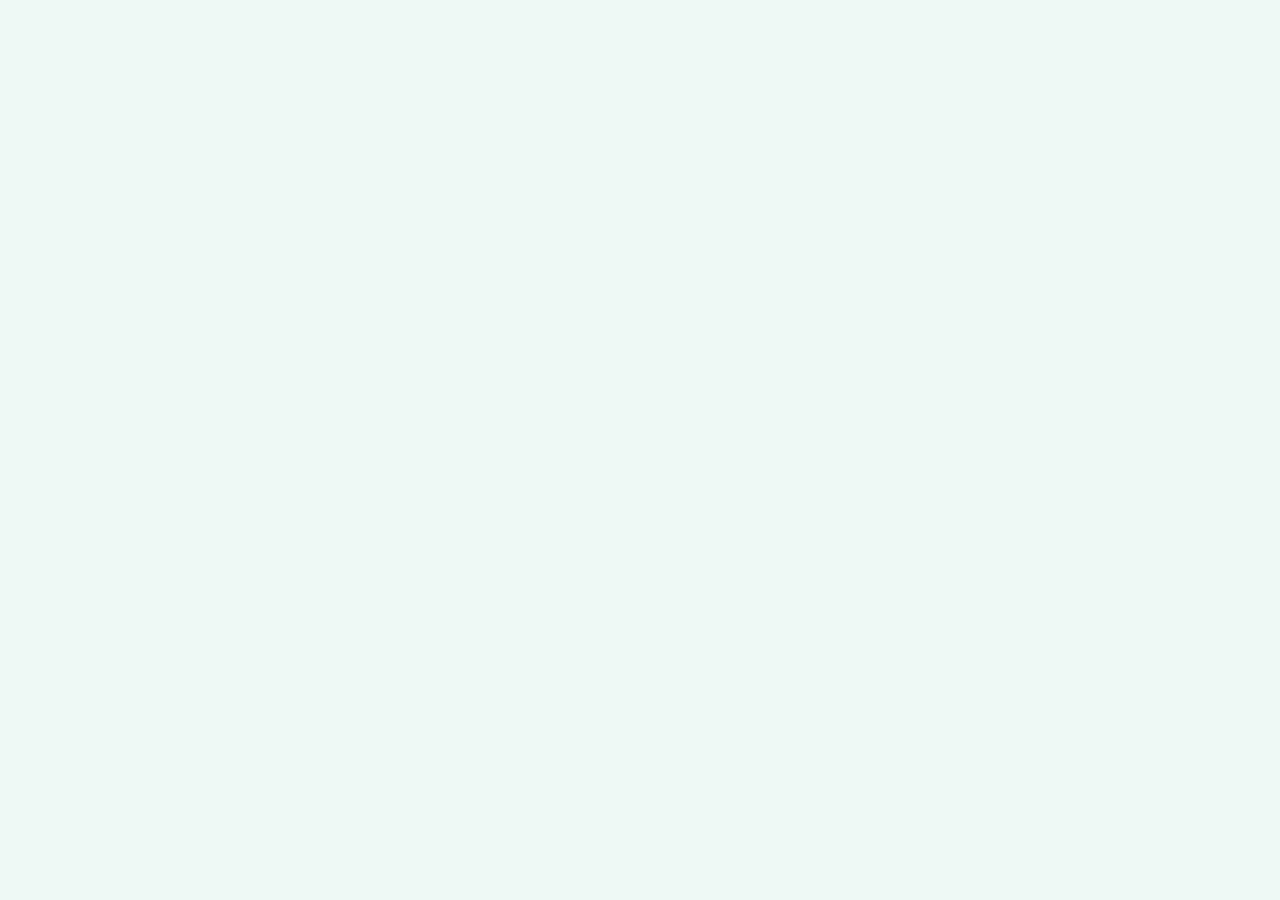
==== generate/index.html @ dd623446 "Create index.html" ====
<!DOCTYPE html>
<html lang="uk">
<head>
    <meta charset="UTF-8">
    <meta name="viewport" content="width=device-width, initial-scale=1.0">
    <title>Text Generator | Text Stylizer</title>
    
    <style>
        * { margin: 0; padding: 0; box-sizing: border-box; font-family: sans-serif; }
        body { background-color: #eef9f6; color: #333; padding: 20px; transition: all 0.4s ease; }
        
        .top-ad-space { background: #f2f9f7; border: 1px dashed #b2e2d8; text-align: center; padding: 20px; max-width: 1100px; margin: 0 auto 20px auto; color: #7f8c8d; border-radius: 8px; }
        .ad-sub { font-size: 11px; color: #bdc3c7; margin-top: 4px; }
        
        .nav-bar { max-width: 1100px; margin: 0 auto 20px auto; display: flex; justify-content: space-between; align-items: center; }
        .back-home { color: #1abc9c; text-decoration: none; font-weight: bold; }
        .logo-text { font-size: 20px; font-weight: bold; color: #1abc9c; }
        
        .main-container { max-width: 1100px; margin: 0 auto; display: flex; gap: 25px; }
        .sidebar { width: 300px; flex-shrink: 0; }
        .content-area { flex: 1; }
        
        .side-ad-space { background: #f2f9f7; border: 1px dashed #b2e2d8; text-align: center; padding: 60px 20px; color: #7f8c8d; margin-bottom: 20px; border-radius: 12px; }
        .pro-tips-card { background: white; border-radius: 12px; padding: 20px; border: 1px solid #e2f4f0; }
        .pro-tips-card h3 { color: #16a085; margin-bottom: 12px; }
        .pro-tips-card li { font-size: 13px; color: #566573; margin-bottom: 10px; list-style: none; }
        
        .main-card { background: white; border-radius: 16px; padding: 25px; border: 1px solid #e2f4f0; margin-bottom: 25px; }
        .card-header-title { font-weight: bold; font-size: 18px; margin-bottom: 15px; }
        textarea { width: 100%; height: 120px; border: 2px solid #a3e4d7; border-radius: 12px; padding: 15px; font-size: 16px; resize: none; outline: none; }
        textarea:focus { border-color: #1abc9c; }
        
        .quick-tags { display: flex; gap: 8px; flex-wrap: wrap; margin-top: 15px; }
        .quick-tags span { font-size: 13px; border: 1px solid #d1f2eb; padding: 5px 12px; border-radius: 20px; cursor: pointer; background: #fff; }
        .quick-tags span:hover { background: #1abc9c; color: white; }
        
        /* КРАСИВИЙ БЛОК ПРОМОКОДІВ */
        .promo-box { background: #ffffff; border: 2px dashed #1abc9c; border-radius:
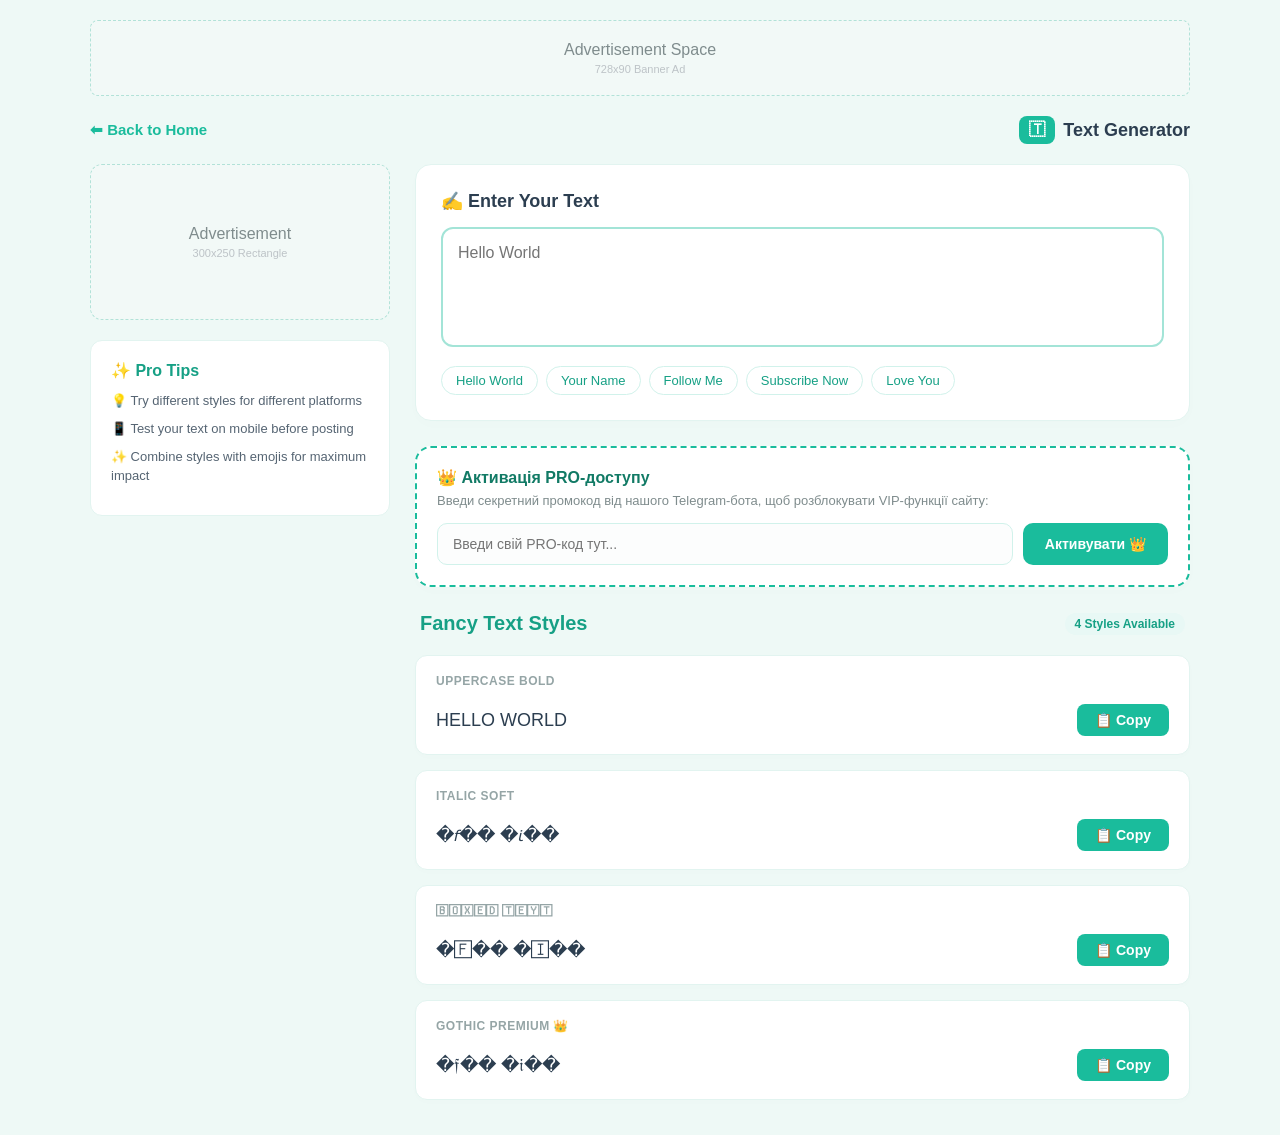
==== commit 5f98ea41: "Update index.html" ====
--- a/generate/index.html
+++ b/generate/index.html
@@ -1,38 +1,264 @@
 <!DOCTYPE html>
-<html lang="uk">
+<html lang="en">
 <head>
     <meta charset="UTF-8">
     <meta name="viewport" content="width=device-width, initial-scale=1.0">
     <title>Text Generator | Text Stylizer</title>
+    <link rel="stylesheet" href="../css/style.css">
     
     <style>
-        * { margin: 0; padding: 0; box-sizing: border-box; font-family: sans-serif; }
-        body { background-color: #eef9f6; color: #333; padding: 20px; transition: all 0.4s ease; }
-        
+        /* Твої оригінальні стилі */
+        body { background-color: #eef9f6; color: #333; }
         .top-ad-space { background: #f2f9f7; border: 1px dashed #b2e2d8; text-align: center; padding: 20px; max-width: 1100px; margin: 0 auto 20px auto; color: #7f8c8d; border-radius: 8px; }
         .ad-sub { font-size: 11px; color: #bdc3c7; margin-top: 4px; }
-        
         .nav-bar { max-width: 1100px; margin: 0 auto 20px auto; display: flex; justify-content: space-between; align-items: center; }
         .back-home { color: #1abc9c; text-decoration: none; font-weight: bold; }
-        .logo-text { font-size: 20px; font-weight: bold; color: #1abc9c; }
-        
+        .logo { display: flex; align-items: center; gap: 8px; }
+        .logo-icon { background: #1abc9c; color: white; padding: 5px 10px; border-radius: 8px; font-weight: bold; }
+        .logo-text { font-size: 18px; font-weight: bold; color: #2c3e50; }
         .main-container { max-width: 1100px; margin: 0 auto; display: flex; gap: 25px; }
         .sidebar { width: 300px; flex-shrink: 0; }
-        .content-area { flex: 1; }
-        
         .side-ad-space { background: #f2f9f7; border: 1px dashed #b2e2d8; text-align: center; padding: 60px 20px; color: #7f8c8d; margin-bottom: 20px; border-radius: 12px; }
         .pro-tips-card { background: white; border-radius: 12px; padding: 20px; border: 1px solid #e2f4f0; }
         .pro-tips-card h3 { color: #16a085; margin-bottom: 12px; }
-        .pro-tips-card li { font-size: 13px; color: #566573; margin-bottom: 10px; list-style: none; }
+        .pro-tips-card ul { padding-left: 0; list-style: none; }
+        .pro-tips-card li { font-size: 13px; color: #566573; margin-bottom: 10px; }
+        .content-area { flex: 1; }
+        .main-card { background: white; border-radius: 16px; padding: 25px; border: 1px solid #e2f4f0; margin-bottom: 25px; }
+        .card-header-title { font-weight: bold; font-size: 18px; margin-bottom: 15px; color: #2c3e50; }
+        textarea { width: 100%; height: 120px; border: 2px solid #a3e4d7; border-radius: 12px; padding: 15px; font-size: 16px; resize: none; outline: none; transition: border-color 0.2s; }
+        textarea:focus { border-color: #1abc9c; }
+        .quick-tags { display: flex; gap: 8px; flex-wrap: wrap; margin-top: 15px; }
+        .quick-tags span { font-size: 13px; border: 1px solid #d1f2eb; padding: 6px 14px; border-radius: 20px; cursor: pointer; background: #fff; transition: all 0.2s; color: #16a085; }
+        .quick-tags span:hover { background: #1abc9c; color: white; border-color: #1abc9c; }
+        .fonts-section-header { display: flex; justify-content: space-between; align-items: center; margin-bottom: 20px; margin-top: 25px; }
+        .fonts-section-header h2 { font-size: 20px; color: #16a085; }
+        .styles-badge { background: #e8f8f5; color: #16a085; padding: 4px 10px; border-radius: 12px; font-size: 12px; font-weight: bold; }
+        .font-row-card { background: white; border-radius: 12px; padding: 18px 20px; margin-bottom: 15px; border: 1px solid #e2f4f0; display: flex; flex-direction: column; gap: 8px; }
+        .font-row-id { font-size: 12px; color: #95a5a6; font-weight: bold; text-transform: uppercase; letter-spacing: 0.5px; }
+        .font-row-body { display: flex; justify-content: space-between; align-items: center; }
+        .font-row-text { font-size: 18px; color: #2c3e50; font-weight: 500; }
+        .copy-btn { background: #1abc9c; color: white; border: none; padding: 8px 18px; border-radius: 8px; cursor: pointer; font-weight: bold; font-size: 14px; transition: background 0.2s; }
+        .copy-btn:hover { background: #16a085; }
+
+        /* НАШ НОВИЙ СТИЛЬНИЙ БЛОК ПРОМОКОДІВ */
+        .promo-box {
+            background: #ffffff;
+            border: 2px dashed #1abc9c;
+            border-radius: 16px;
+            padding: 20px;
+            margin-top: 25px;
+            margin-bottom: 5px;
+            box-shadow: 0 4px 15px rgba(0,0,0,0.01);
+        }
+        .promo-title {
+            font-size: 16px;
+            font-weight: bold;
+            color: #117a65;
+            margin-bottom: 6px;
+            display: flex;
+            align-items: center;
+            gap: 6px;
+        }
+        .promo-desc {
+            font-size: 13px;
+            color: #7f8c8d;
+            margin-bottom: 15px;
+        }
+        .promo-flex {
+            display: flex;
+            gap: 10px;
+        }
+        #promo-input {
+            flex: 1;
+            padding: 12px 15px;
+            border: 1px solid #d1f2eb;
+            border-radius: 10px;
+            outline: none;
+            font-size: 14px;
+            background: #fcfdfd;
+        }
+        #promo-input:focus {
+            border-color: #1abc9c;
+        }
+        #activate-btn {
+            background: #1abc9c;
+            color: white;
+            border: none;
+            padding: 0 22px;
+            border-radius: 10px;
+            cursor: pointer;
+            font-weight: bold;
+            font-size: 14px;
+            transition: background 0.2s;
+        }
+        #activate-btn:hover {
+            background: #16a085;
+        }
+
+        /* VIP ТЕМНА ТЕМА ПРИ АКТИВАЦІЇ */
+        body.vip-theme { background-color: #0f172a !important; color: #f1f5f9 !important; }
+        body.vip-theme .main-card, 
+        body.vip-theme .font-row-card, 
+        body.vip-theme .pro-tips-card,
+        body.vip-theme .promo-box { background: #1e293b !important; border-color: #334155 !important; color: #ffffff !important; }
+        body.vip-theme textarea { background: #0f172a !important; color: #ffffff !important; border-color: #475569 !important; }
+        body.vip-theme .promo-title { color: #f59e0b !important; }
+        body.vip-theme #activate-btn, body.vip-theme .copy-btn { background: #f59e0b !important; color: #1e1b4b !important; }
+        body.vip-theme #activate-btn:hover, body.vip-theme .copy-btn:hover { background: #d97706 !important; }
+        body.vip-theme .quick-tags span { background: #334155 !important; color: #ffffff !important; border-color: #475569 !important; }
+        body.vip-theme .font-row-text { color: #ffffff !important; }
+    </style>
+</head>
+<body>
+
+    <div class="top-ad-space">
+        <p>Advertisement Space</p>
+        <p class="ad-sub">728x90 Banner Ad</p>
+    </div>
+
+    <div class="nav-bar">
+        <a href="../index.html" class="back-home">⬅ Back to Home</a>
+        <div class="logo">
+            <span class="logo-icon">🇹</span>
+            <span class="logo-text">Text Generator</span>
+        </div>
+    </div>
+
+    <div class="main-container">
         
-        .main-card { background: white; border-radius: 16px; padding: 25px; border: 1px solid #e2f4f0; margin-bottom: 25px; }
-        .card-header-title { font-weight: bold; font-size: 18px; margin-bottom: 15px; }
-        textarea { width: 100%; height: 120px; border: 2px solid #a3e4d7; border-radius: 12px; padding: 15px; font-size: 16px; resize: none; outline: none; }
-        textarea:focus { border-color: #1abc9c; }
-        
-        .quick-tags { display: flex; gap: 8px; flex-wrap: wrap; margin-top: 15px; }
-        .quick-tags span { font-size: 13px; border: 1px solid #d1f2eb; padding: 5px 12px; border-radius: 20px; cursor: pointer; background: #fff; }
-        .quick-tags span:hover { background: #1abc9c; color: white; }
-        
-        /* КРАСИВИЙ БЛОК ПРОМОКОДІВ */
-        .promo-box { background: #ffffff; border: 2px dashed #1abc9c; border-radius:
+        <aside class="sidebar">
+            <div class="side-ad-space">
+                <p>Advertisement</p>
+                <p class="ad-sub">300x250 Rectangle</p>
+            </div>
+
+            <div class="pro-tips-card">
+                <h3>✨ Pro Tips</h3>
+                <ul>
+                    <li>💡 Try different styles for different platforms</li>
+                    <li>📱 Test your text on mobile before posting</li>
+                    <li>✨ Combine styles with emojis for maximum impact</li>
+                </ul>
+            </div>
+        </aside>
+
+        <section class="content-area">
+            
+            <div class="main-card">
+                <div class="card-header-title">✍️ Enter Your Text</div>
+                <textarea id="main-input" placeholder="Hello World"></textarea>
+                
+                <div class="quick-tags">
+                    <span onclick="setQuickText('Hello World')">Hello World</span>
+                    <span onclick="setQuickText('Your Name')">Your Name</span>
+                    <span onclick="setQuickText('Follow Me')">Follow Me</span>
+                    <span onclick="setQuickText('Subscribe Now')">Subscribe Now</span>
+                    <span onclick="setQuickText('Love You')">Love You</span>
+                </div>
+            </div>
+
+            <div class="promo-box">
+                <div class="promo-title">👑 Активація PRO-доступу</div>
+                <div class="promo-desc">Введи секретний промокод від нашого Telegram-бота, щоб розблокувати VIP-функції сайту:</div>
+                <div class="promo-flex">
+                    <input type="text" id="promo-input" placeholder="Введи свій PRO-код тут...">
+                    <button id="activate-btn">Активувати 👑</button>
+                </div>
+            </div>
+
+            <div class="fonts-section-header">
+                <h2>Fancy Text Styles</h2>
+                <span class="styles-badge">4 Styles Available</span>
+            </div>
+
+            <div id="fonts-container"></div>
+
+        </section>
+    </div>
+
+    <script>
+        const inputField = document.getElementById('main-input');
+        const container = document.getElementById('fonts-container');
+
+        // Математичні функції трансформації звичайних літер в Юнікод-стилі
+        function toGothic(text) {
+            const normal = "abcdefghijklmnopqrstuvwxyzABCDEFGHIJKLMNOPQRSTUVWXYZ";
+            const gothic = "𝔞𝔟𝔔𝔡𝔢𝔣𝔤𝔥𝔦𝔧𝔨𝔩𝔪𝔫𝔬𝔭𝔮𝔯𝔰𝔱𝔲𝔳𝔴𝔵𝔶𝔷𝔄𝔅𝔖𝔇𝔈𝔉𝔊𝔏𝔓𝔍𝔎𝔏𝔐𝔒𝔒𝔔𝔔𝔖𝔖𝔗𝔘𝔜𝔔𝔛𝔜𝔖";
+            return text.split('').map(c => { const i = normal.indexOf(c); return i > -1 ? gothic[i] : c; }).join('');
+        }
+
+        function toBoxed(text) {
+            const normal = "abcdefghijklmnopqrstuvwxyzABCDEFGHIJKLMNOPQRSTUVWXYZ";
+            const boxed = "🄰🄱🄲🄳🄴🄵🄶🄷🄸🄹🄺🄻🄼🄽🄾🄿🅀🅁🅂🅃🅄🅅🅆🅇🅈🅉🄰🄱🄲🄳🄴🄵🄶🄷🄸🄹🄺🄻🄼🄽🄾🄿🅀🅁🅂🅃🅄🅅🅆🅇🅈🅉";
+            return text.split('').map(c => { const i = normal.indexOf(c); return i > -1 ? boxed[i] : c; }).join('');
+        }
+
+        function toItalic(text) {
+            const normal = "abcdefghijklmnopqrstuvwxyzABCDEFGHIJKLMNOPQRSTUVWXYZ";
+            const italic = "𝘢𝘣𝘤𝘥𝘦𝘧𝘨𝘩𝘪𝘫𝘬𝘭𝘮𝘯𝘰𝘱𝘲𝘳𝘴𝘵𝘶𝘷𝘸𝘹𝘺𝘻𝘈𝘉𝘊𝘋𝘌𝘍𝘎𝘏𝘐𝘵𝘒𝘓𝘔𝘕𝘖𝘗𝘘𝘙𝘚𝘛𝘜𝘝𝘞𝘳𝘠𝘩";
+            return text.split('').map(c => { const i = normal.indexOf(c); return i > -1 ? italic[i] : c; }).join('');
+        }
+
+        // Список наших шрифтів (частина з них заблокована короною)
+        const styles = [
+            { id: "Uppercase Bold", isPremium: false, transform: t => t.toUpperCase() },
+            { id: "Italic Soft", isPremium: false, transform: t => toItalic(t) },
+            { id: "🄱🄾🅇🄴🄳 🅃🄴🅈🅃", isPremium: false, transform: t => toBoxed(t) },
+            { id: "Gothic Premium 👑", isPremium: true, transform: t => toGothic(t) }
+        ];
+
+        // Функція створення карток шрифтів на екрані
+        function updateFonts() {
+            const text = inputField.value || "Hello World";
+            const hasPremium = localStorage.getItem('vip_design') === 'true';
+            container.innerHTML = "";
+            
+            styles.forEach(s => {
+                const row = document.createElement('div');
+                row.className = 'font-row-card';
+                row.innerHTML = `
+                    <div class="font-row-id">${s.id}</div>
+                    <div class="font-row-body">
+                        <div class="font-row-text">${s.transform(text)}</div>
+                        <button class="copy-btn">📋 Copy</button>
+                    </div>
+                `;
+                
+                row.querySelector('.copy-btn').onclick = () => {
+                    if (s.isPremium && !hasPremium) {
+                        alert("👑 Цей шрифт доступний тільки в PRO-версії! Активуй промокод від нашого бота.");
+                    } else {
+                        navigator.clipboard.writeText(s.transform(text));
+                        alert("✨ Успішно скопійовано!");
+                    }
+                };
+                container.appendChild(row);
+            });
+        }
+
+        function setQuickText(t) { inputField.value = t; updateFonts(); }
+        inputField.oninput = updateFonts;
+
+        // Логіка перевірки та активації промокодів
+        document.getElementById('activate-btn').addEventListener('click', () => {
+            const input = document.getElementById('promo-input').value.trim();
+            if (input === "MAX_PRO_999" || input === "COOL_LOOK_2026") {
+                localStorage.setItem('vip_design', 'true');
+                alert("👑 Повний Мега-PRO доступ успішно активовано!");
+                location.reload();
+            } else {
+                alert("❌ Невірний промокод. Спробуй ще раз.");
+            }
+        });
+
+        // Запуск перевірки VIP-теми при старті
+        if (localStorage.getItem('vip_design') === 'true') {
+            document.body.classList.add('vip-theme');
+        }
+
+        // Первинне виведення шрифтів
+        updateFonts();
+    </script>
+</body>
+</html>
--- a/css/style.css
+++ b/css/style.css
@@ -0,0 +1,186 @@
+* {
+    margin: 0;
+    padding: 0;
+    box-sizing: border-box;
+    font-family: 'Segoe UI', Tahoma, Geneva, Verdana, sans-serif;
+}
+
+body {
+    background-color: #eef9f6; /* Ніжний м'ятний відтінок фону */
+    color: #333;
+    padding: 20px;
+    transition: all 0.4s ease;
+}
+
+/* Верхній рекламний блок */
+.top-ad-space {
+    background: #f2f9f7;
+    border: 1px dashed #b2e2d8;
+    text-align: center;
+    padding: 20px;
+    max-width: 1100px;
+    margin: 0 auto 20px auto;
+    color: #7f8c8d;
+    border-radius: 8px;
+}
+
+.ad-sub { font-size: 11px; color: #bdc3c7; margin-top: 4px; }
+
+/* Навігація */
+.nav-bar {
+    max-width: 1100px;
+    margin: 0 auto 20px auto;
+    display: flex;
+    justify-content: space-between;
+    align-items: center;
+}
+
+.back-home { color: #1abc9c; text-decoration: none; font-weight: bold; font-size: 15px; }
+
+.logo { display: flex; align-items: center; gap: 8px; cursor: pointer; user-select: none; }
+.logo-icon { background: #1abc9c; color: white; padding: 4px 10px; border-radius: 6px; font-weight: bold; }
+.logo-text { font-size: 20px; font-weight: bold; color: #1abc9c; }
+
+/* Двоколонкова розмітка сторінки */
+.main-container {
+    max-width: 1100px;
+    margin: 0 auto;
+    display: flex;
+    gap: 25px;
+}
+
+.sidebar { width: 300px; flex-shrink: 0; }
+.content-area { flex: 1; }
+
+@media(max-width: 850px) {
+    .main-container { flex-direction: column; }
+    .sidebar { width: 100%; }
+}
+
+/* Реклама ліворуч та картка порад */
+.side-ad-space {
+    background: #f2f9f7;
+    border: 1px dashed #b2e2d8;
+    text-align: center;
+    padding: 60px 20px;
+    color: #7f8c8d;
+    margin-bottom: 20px;
+    border-radius: 12px;
+}
+
+.pro-tips-card {
+    background: white;
+    border-radius: 12px;
+    padding: 20px;
+    border: 1px solid #e2f4f0;
+}
+.pro-tips-card h3 { color: #16a085; margin-bottom: 12px; font-size: 16px; }
+.pro-tips-card ul { list-style: none; }
+.pro-tips-card li { font-size: 13px; color: #566573; margin-bottom: 10px; line-height: 1.4; }
+
+/* Головні робочі карти (Enter Your Text) */
+.main-card {
+    background: white;
+    border-radius: 16px;
+    padding: 25px;
+    border: 1px solid #e2f4f0;
+    margin-bottom: 25px;
+    box-shadow: 0 4px 15px rgba(0,0,0,0.01);
+}
+
+.card-header-title { font-weight: bold; font-size: 18px; margin-bottom: 15px; color: #2c3e50; }
+
+textarea {
+    width: 100%;
+    height: 120px;
+    border: 2px solid #a3e4d7;
+    border-radius: 12px;
+    padding: 15px;
+    font-size: 16px;
+    outline: none;
+    resize: none;
+    transition: border-color 0.2s;
+}
+textarea:focus { border-color: #1abc9c; }
+
+.quick-tags { display: flex; gap: 8px; flex-wrap: wrap; margin-top: 15px; }
+.quick-tags span {
+    font-size: 13px;
+    border: 1px solid #d1f2eb;
+    padding: 5px 12px;
+    border-radius: 20px;
+    cursor: pointer;
+    background: #fff;
+    transition: all 0.2s;
+}
+.quick-tags span:hover { background: #1abc9c; color: white; border-color: #1abc9c; }
+
+/* БЛОК ПРОМОКОДІВ (Гарна рамка під інпутом) */
+.promo-box {
+    background: #ffffff;
+    border: 2px dashed #1abc9c;
+    border-radius: 16px;
+    padding: 20px;
+    margin-bottom: 25px;
+}
+.promo-box h3 { font-size: 16px; margin-bottom: 5px; color: #117a65; }
+.promo-box p { font-size: 13px; color: #7f8c8d; margin-bottom: 15px; }
+.promo-input-group { display: flex; gap: 10px; }
+#promo-input { flex: 1; padding: 10px 15px; border: 1px solid #ccc; border-radius: 8px; outline: none; font-size: 14px; }
+#activate-btn { background: #1abc9c; color: white; border: none; padding: 10px 20px; border-radius: 8px; cursor: pointer; font-weight: bold; transition: background 0.2s; }
+#activate-btn:hover { background: #16a085; }
+
+/* Секція списку шрифтів */
+.fonts-section-header { display: flex; justify-content: space-between; align-items: center; margin-bottom: 20px; padding: 0 5px; }
+.fonts-section-header h2 { font-size: 20px; color: #16a085; }
+.styles-badge { background: #d1f2eb; color: #16a085; font-size: 12px; padding: 4px 10px; border-radius: 12px; font-weight: bold; }
+
+/* Смужка шрифту з кнопкою "Copy" праворуч */
+.font-row-card {
+    background: white;
+    border-radius: 12px;
+    padding: 18px 20px;
+    margin-bottom: 15px;
+    border: 1px solid #e2f4f0;
+    box-shadow: 0 2px 8px rgba(0,0,0,0.01);
+}
+
+.font-row-id { font-size: 12px; color: #95a5a6; margin-bottom: 8px; font-weight: bold; letter-spacing: 0.5px; }
+.font-row-body { display: flex; justify-content: space-between; align-items: center; gap: 15px; }
+.font-row-text { font-size: 18px; font-weight: 600; color: #2c3e50; word-break: break-all; }
+
+.copy-btn {
+    background: #1abc9c;
+    color: white;
+    border: none;
+    padding: 8px 18px;
+    border-radius: 8px;
+    cursor: pointer;
+    font-weight: bold;
+    font-size: 14px;
+    flex-shrink: 0;
+    transition: background 0.2s;
+}
+.copy-btn:hover { background: #16a085; }
+
+/* ==========================================================================
+   💥 СУПЕР ПРЕМІУМ VIP-ТЕМА (Темний космічний космос для 3-го промокоду)
+   ========================================================================== */
+body.vip-theme {
+    background: linear-gradient(135deg, #0f172a, #1e1b4b);
+    color: #f1f5f9;
+}
+body.vip-theme .main-card, body.vip-theme .font-row-card, body.vip-theme .pro-tips-card {
+    background: #1e293b;
+    border-color: #334155;
+    color: white;
+}
+body.vip-theme .font-row-text { color: #ffffff; }
+body.vip-theme .card-header-title, body.vip-theme .fonts-section-header h2 { color: #f59e0b; }
+body.vip-theme textarea { background: #0f172a; color: white; border-color: #475569; }
+body.vip-theme textarea:focus { border-color: #f59e0b; }
+body.vip-theme .promo-box { background: #1e293b; border-color: #f59e0b; }
+body.vip-theme .copy-btn, body.vip-theme #activate-btn { background: #f59e0b; color: #1e1b4b; }
+body.vip-theme .copy-btn:hover, body.vip-theme #activate-btn:hover { background: #d97706; }
+body.vip-theme .quick-tags span { background: #334155; color: white; border-color: #475569; }
+body.vip-theme .quick-tags span:hover { background: #f59e0b; color: #1e1b4b; }
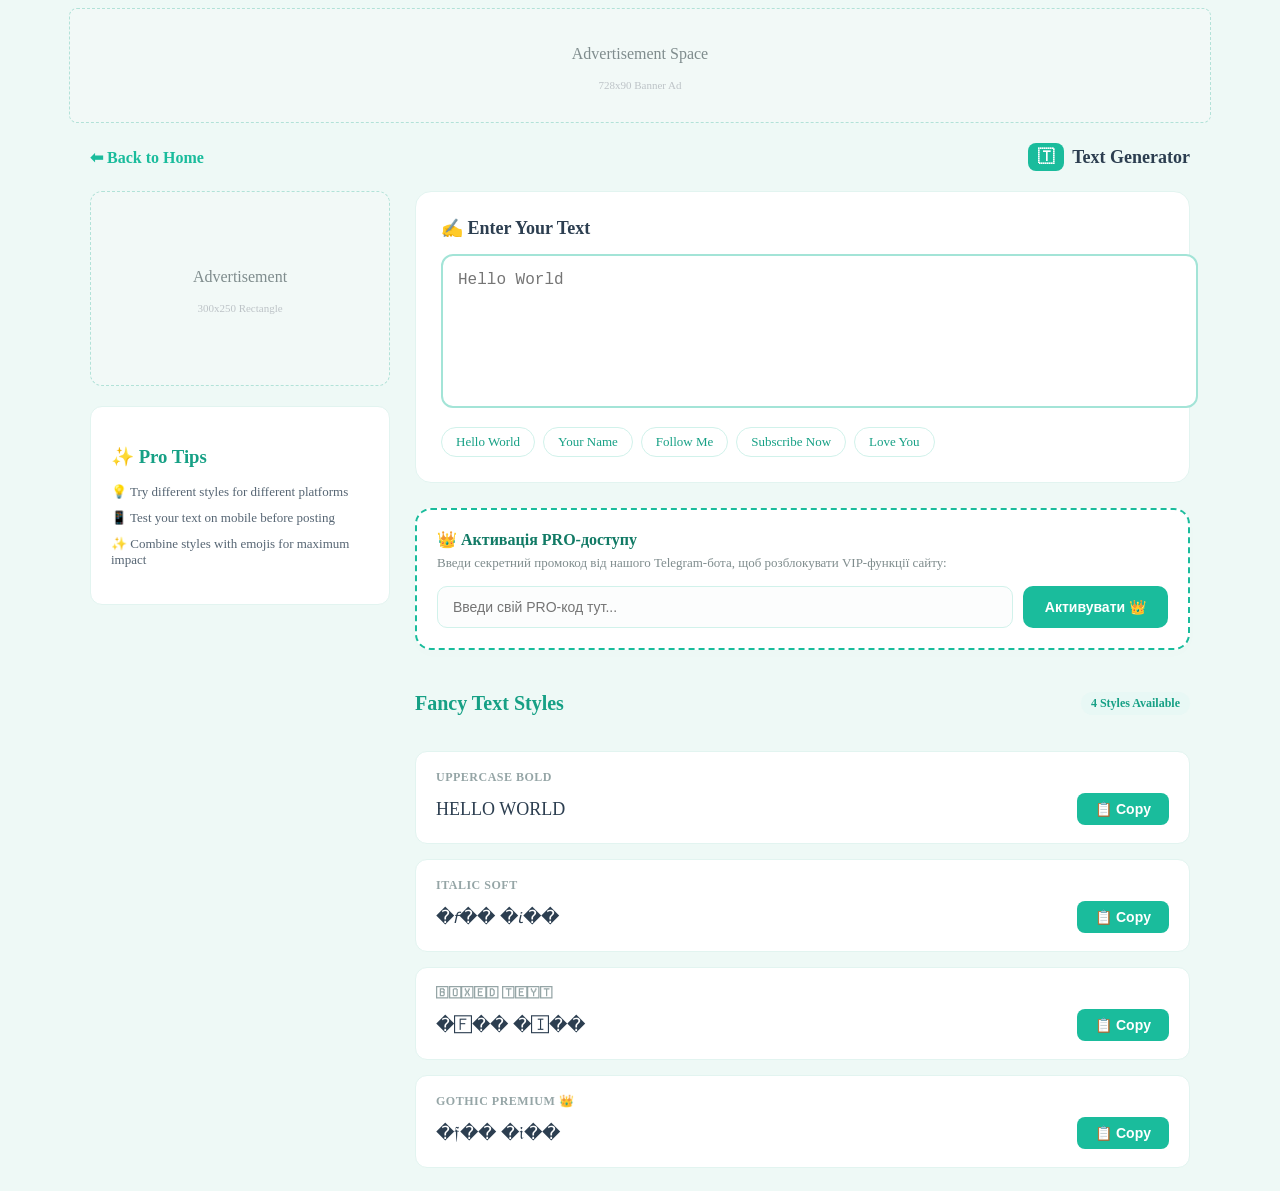
==== commit 386159c0: "Update index.html" ====
--- a/generate/index.html
+++ b/generate/index.html
@@ -1,10 +1,10 @@
 <!DOCTYPE html>
-<html lang="en">
+<html lang="uk">
 <head>
     <meta charset="UTF-8">
     <meta name="viewport" content="width=device-width, initial-scale=1.0">
     <title>Text Generator | Text Stylizer</title>
-    <link rel="stylesheet" href="../css/style.css">
+    <link rel="stylesheet" href="css/style.css">
     
     <style>
         /* Твої оригінальні стилі */
@@ -96,7 +96,7 @@
             background: #16a085;
         }
 
-        /* VIP ТЕМНА ТЕМА ПРИ АКТИВАЦІЇ */
+        /* VIP ТЕМНА ТЕМА ПРИ АКТИВАЦІЇ ПРОМОКОДУ */
         body.vip-theme { background-color: #0f172a !important; color: #f1f5f9 !important; }
         body.vip-theme .main-card, 
         body.vip-theme .font-row-card, 
@@ -118,7 +118,7 @@
     </div>
 
     <div class="nav-bar">
-        <a href="../index.html" class="back-home">⬅ Back to Home</a>
+        <a href="index.html" class="back-home">⬅ Back to Home</a>
         <div class="logo">
             <span class="logo-icon">🇹</span>
             <span class="logo-text">Text Generator</span>
@@ -181,7 +181,7 @@
         const inputField = document.getElementById('main-input');
         const container = document.getElementById('fonts-container');
 
-        // Математичні функції трансформації звичайних літер в Юнікод-стилі
+        // Функції перетворення в Юнікод
         function toGothic(text) {
             const normal = "abcdefghijklmnopqrstuvwxyzABCDEFGHIJKLMNOPQRSTUVWXYZ";
             const gothic = "𝔞𝔟𝔔𝔡𝔢𝔣𝔤𝔥𝔦𝔧𝔨𝔩𝔪𝔫𝔬𝔭𝔮𝔯𝔰𝔱𝔲𝔳𝔴𝔵𝔶𝔷𝔄𝔅𝔖𝔇𝔈𝔉𝔊𝔏𝔓𝔍𝔎𝔏𝔐𝔒𝔒𝔔𝔔𝔖𝔖𝔗𝔘𝔜𝔔𝔛𝔜𝔖";
@@ -196,11 +196,11 @@
 
         function toItalic(text) {
             const normal = "abcdefghijklmnopqrstuvwxyzABCDEFGHIJKLMNOPQRSTUVWXYZ";
-            const italic = "𝘢𝘣𝘤𝘥𝘦𝘧𝘨𝘩𝘪𝘫𝘬𝘭𝘮𝘯𝘰𝘱𝘲𝘳𝘴𝘵𝘶𝘷𝘸𝘹𝘺𝘻𝘈𝘉𝘊𝘋𝘌𝘍𝘎𝘏𝘐𝘵𝘒𝘓𝘔𝘕𝘖𝘗𝘘𝘙𝘚𝘛𝘜𝘝𝘞𝘳𝘠𝘩";
+            const italic = "𝘢𝘣𝘤𝘥𝘦𝘧𝘨𝘩𝘪𝘫𝘬𝘭𝘮𝘯𝘰𝘱𝘲𝘳𝘴𝘵𝘶𝘷𝘸𘘹𝘺𝘻𝘈𝘉𝘊𝘋𝘌𝘍𝘎𝘏𝘐𝘵𘘓𝘓𝘔𝘕𝘖𘘗𝘘𘘙𝘚𝘛𝘜𘘜𝘞𝘳𝘠𝘩";
             return text.split('').map(c => { const i = normal.indexOf(c); return i > -1 ? italic[i] : c; }).join('');
         }
 
-        // Список наших шрифтів (частина з них заблокована короною)
+        // Список шрифтів (Gothic закритий під PRO за замовчуванням)
         const styles = [
             { id: "Uppercase Bold", isPremium: false, transform: t => t.toUpperCase() },
             { id: "Italic Soft", isPremium: false, transform: t => toItalic(t) },
@@ -208,7 +208,7 @@
             { id: "Gothic Premium 👑", isPremium: true, transform: t => toGothic(t) }
         ];
 
-        // Функція створення карток шрифтів на екрані
+        // Рендеринг карток на екран
         function updateFonts() {
             const text = inputField.value || "Hello World";
             const hasPremium = localStorage.getItem('vip_design') === 'true';
@@ -240,24 +240,25 @@
         function setQuickText(t) { inputField.value = t; updateFonts(); }
         inputField.oninput = updateFonts;
 
-        // Логіка перевірки та активації промокодів
+        // Перевірка натискання кнопки активації
         document.getElementById('activate-btn').addEventListener('click', () => {
             const input = document.getElementById('promo-input').value.trim();
+            // Твої таємні коди, які розблокують сайт
             if (input === "MAX_PRO_999" || input === "COOL_LOOK_2026") {
                 localStorage.setItem('vip_design', 'true');
-                alert("👑 Повний Мега-PRO доступ успішно активовано!");
+                alert("👑 Повний Мега-PRO доступ успішно активовано! Сайт переходить на VIP-рівень.");
                 location.reload();
             } else {
                 alert("❌ Невірний промокод. Спробуй ще раз.");
             }
         });
 
-        // Запуск перевірки VIP-теми при старті
+        // Застосування темної теми, якщо PRO вже активовано
         if (localStorage.getItem('vip_design') === 'true') {
             document.body.classList.add('vip-theme');
         }
 
-        // Первинне виведення шрифтів
+        // Запуск
         updateFonts();
     </script>
 </body>
